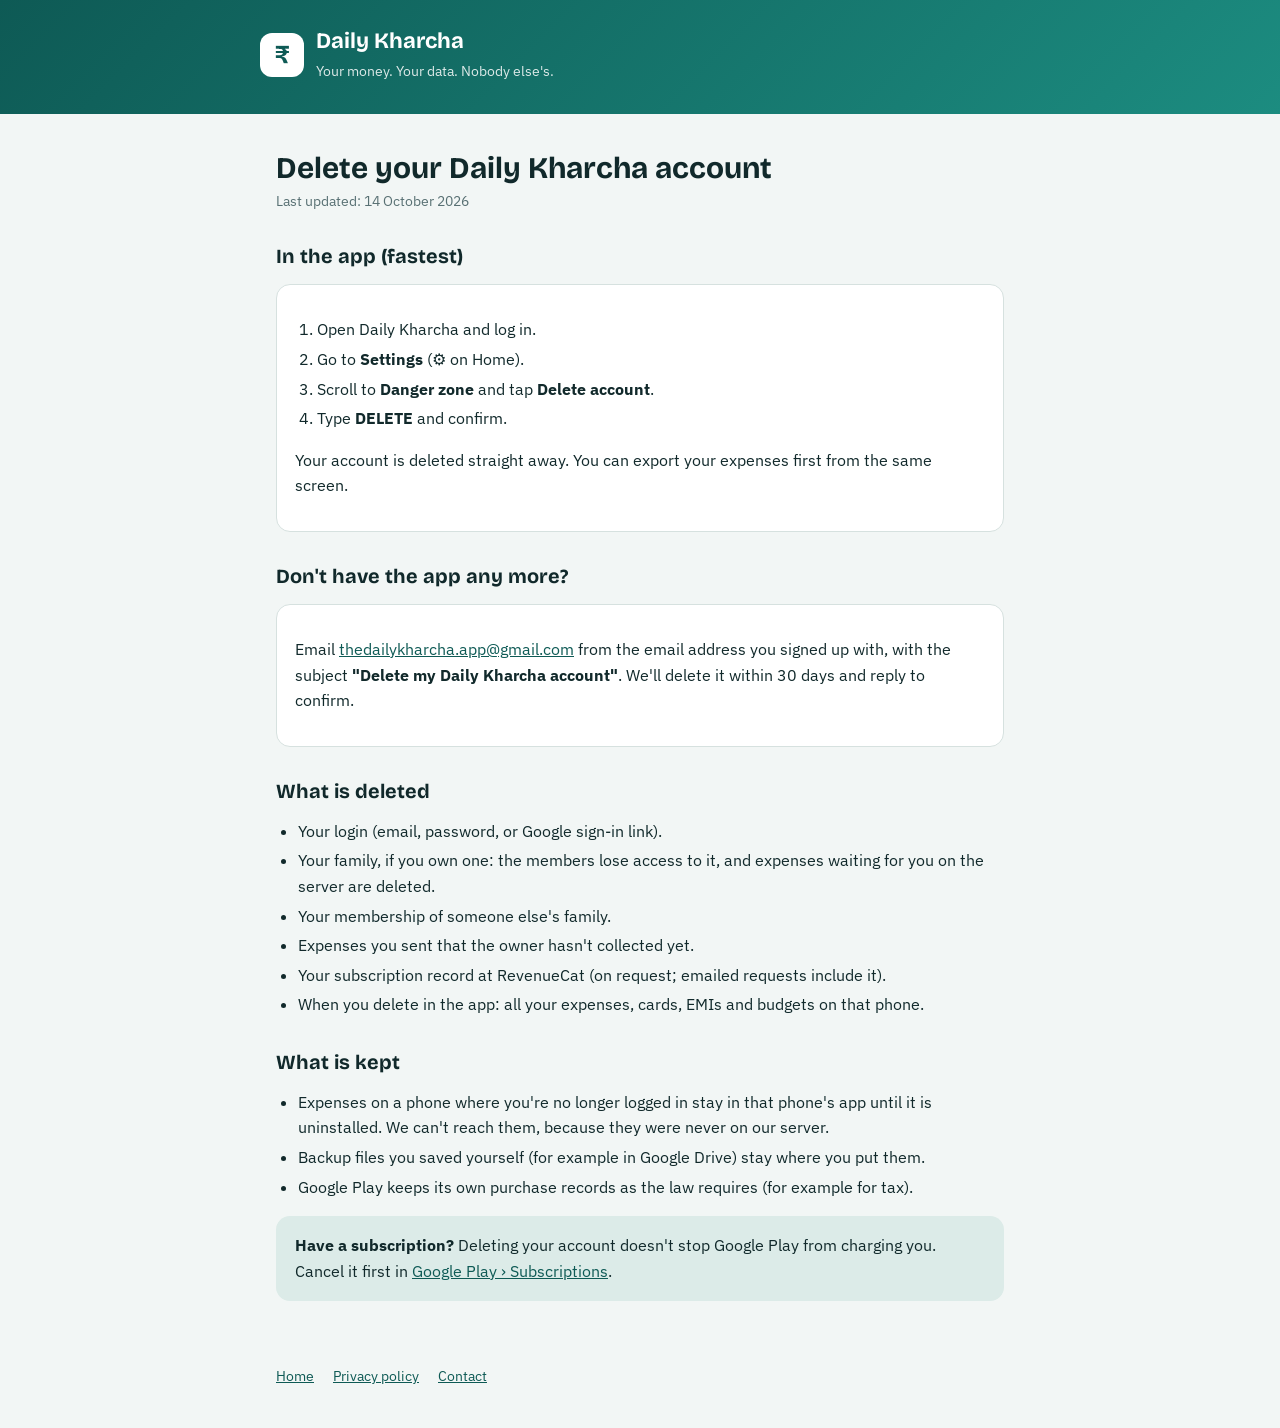
==== delete-account.html @ dda47c45 "Add files via upload" ====
<!doctype html>
<html lang="en">
<head>
  <meta charset="utf-8" />
  <meta name="viewport" content="width=device-width, initial-scale=1" />
  <title>Delete Your Account · Daily Kharcha</title>
  <meta name="description" content="How to delete your Daily Kharcha account and data." />
  <link rel="preconnect" href="https://fonts.googleapis.com" />
  <link href="https://fonts.googleapis.com/css2?family=Bricolage+Grotesque:wght@700&family=IBM+Plex+Sans:wght@400;600&display=swap" rel="stylesheet" />
  <link rel="stylesheet" href="style.css" />
</head>
<body>
  <header>
    <div class="wrap">
      <div class="logo">₹</div>
      <div>
        <a class="brand" href="./">Daily Kharcha</a>
        <p>Your money. Your data. Nobody else's.</p>
      </div>
    </div>
  </header>

  <main class="wrap">
    <h1>Delete your Daily Kharcha account</h1>
    <p class="updated">Last updated: 14 October 2026</p>

    <h2>In the app (fastest)</h2>
    <div class="card">
      <ol>
        <li>Open Daily Kharcha and log in.</li>
        <li>Go to <strong>Settings</strong> (⚙️ on Home).</li>
        <li>Scroll to <strong>Danger zone</strong> and tap <strong>Delete account</strong>.</li>
        <li>Type <strong>DELETE</strong> and confirm.</li>
      </ol>
      <p>Your account is deleted straight away. You can export your expenses first from the same screen.</p>
    </div>

    <h2>Don't have the app any more?</h2>
    <div class="card">
      <p>
        Email <a href="mailto:thedailykharcha.app@gmail.com?subject=Delete%20my%20Daily%20Kharcha%20account">thedailykharcha.app@gmail.com</a>
        from the email address you signed up with, with the subject <strong>"Delete my Daily Kharcha account"</strong>.
        We'll delete it within 30 days and reply to confirm.
      </p>
    </div>

    <h2>What is deleted</h2>
    <ul>
      <li>Your login (email, password, or Google sign-in link).</li>
      <li>Your family, if you own one: the members lose access to it, and expenses waiting for you on the server are deleted.</li>
      <li>Your membership of someone else's family.</li>
      <li>Expenses you sent that the owner hasn't collected yet.</li>
      <li>Your subscription record at RevenueCat (on request; emailed requests include it).</li>
      <li>When you delete in the app: all your expenses, cards, EMIs and budgets on that phone.</li>
    </ul>

    <h2>What is kept</h2>
    <ul>
      <li>Expenses on a phone where you're no longer logged in stay in that phone's app until it is uninstalled. We can't reach them,
        because they were never on our server.</li>
      <li>Backup files you saved yourself (for example in Google Drive) stay where you put them.</li>
      <li>Google Play keeps its own purchase records as the law requires (for example for tax).</li>
    </ul>

    <div class="card soft">
      <strong>Have a subscription?</strong> Deleting your account doesn't stop Google Play from charging you.
      Cancel it first in <a href="https://play.google.com/store/account/subscriptions">Google Play › Subscriptions</a>.
    </div>
  </main>

  <footer class="wrap">
    <a href="./">Home</a>
    <a href="privacy-policy.html">Privacy policy</a>
    <a href="mailto:thedailykharcha.app@gmail.com">Contact</a>
  </footer>
</body>
</html>
---- style.css ----
/* Daily Kharcha website. Colours from src/constants/theme.ts ("original" and "originalDark"). */
:root {
  --bg: #f2f6f5;
  --surface: #ffffff;
  --ink: #11292b;
  --muted: #587073;
  --line: #d6e1df;
  --accent: #0e5a55;
  --soft: #dcebe8;
  --hero1: #0e5a55;
  --hero2: #1c8c80;
  --hero-ink: #ffffff;
}
@media (prefers-color-scheme: dark) {
  :root {
    --bg: #0c1819;
    --surface: #132425;
    --ink: #e5efed;
    --muted: #93aaa8;
    --line: #243b3c;
    --accent: #46c2b5;
    --soft: #1b3637;
    --hero1: #1b3637;
    --hero2: #23706a;
    --hero-ink: #e5efed;
  }
}

* { box-sizing: border-box; }
html { -webkit-text-size-adjust: 100%; }
body {
  margin: 0;
  background: var(--bg);
  color: var(--ink);
  font-family: "IBM Plex Sans", system-ui, -apple-system, "Segoe UI", sans-serif;
  font-size: 16px;
  line-height: 1.6;
}
h1, h2, .brand { font-family: "Bricolage Grotesque", system-ui, sans-serif; line-height: 1.2; }
a { color: var(--accent); }

header {
  background: linear-gradient(135deg, var(--hero1), var(--hero2));
  color: var(--hero-ink);
  padding: 28px 16px 32px;
}
header .wrap { display: flex; align-items: center; gap: 12px; }
.logo {
  width: 44px; height: 44px; border-radius: 12px; background: #fff; color: #0e5a55;
  display: grid; place-items: center; font: 700 26px "Bricolage Grotesque", sans-serif; flex: none;
}
.brand { font-size: 22px; font-weight: 700; color: var(--hero-ink); text-decoration: none; }
header p { margin: 4px 0 0; opacity: 0.85; font-size: 14px; }

.wrap { max-width: 760px; margin: 0 auto; }
main { padding: 8px 16px 48px; }
h1 { font-size: 30px; margin: 28px 0 4px; }
h2 { font-size: 20px; margin: 32px 0 8px; }
.updated { color: var(--muted); font-size: 14px; margin: 0 0 16px; }

.card {
  background: var(--surface);
  border: 1px solid var(--line);
  border-radius: 14px;
  padding: 16px 18px;
  margin: 16px 0;
}
.card.soft { background: var(--soft); border-color: transparent; }
ul, ol { padding-left: 22px; }
li { margin: 4px 0; }

table { width: 100%; border-collapse: collapse; font-size: 15px; }
th, td { text-align: left; vertical-align: top; padding: 10px 8px; border-bottom: 1px solid var(--line); }
th { color: var(--muted); font-weight: 600; font-size: 13px; text-transform: uppercase; letter-spacing: 0.04em; }
.table-scroll { overflow-x: auto; }

.big-tick { font-size: 56px; line-height: 1; margin: 32px 0 0; }
.button {
  display: inline-block; background: var(--accent); color: var(--bg); text-decoration: none;
  padding: 12px 20px; border-radius: 12px; font-weight: 600; margin-top: 12px;
}

footer { color: var(--muted); font-size: 14px; padding: 0 16px 40px; }
footer a { margin-right: 16px; }
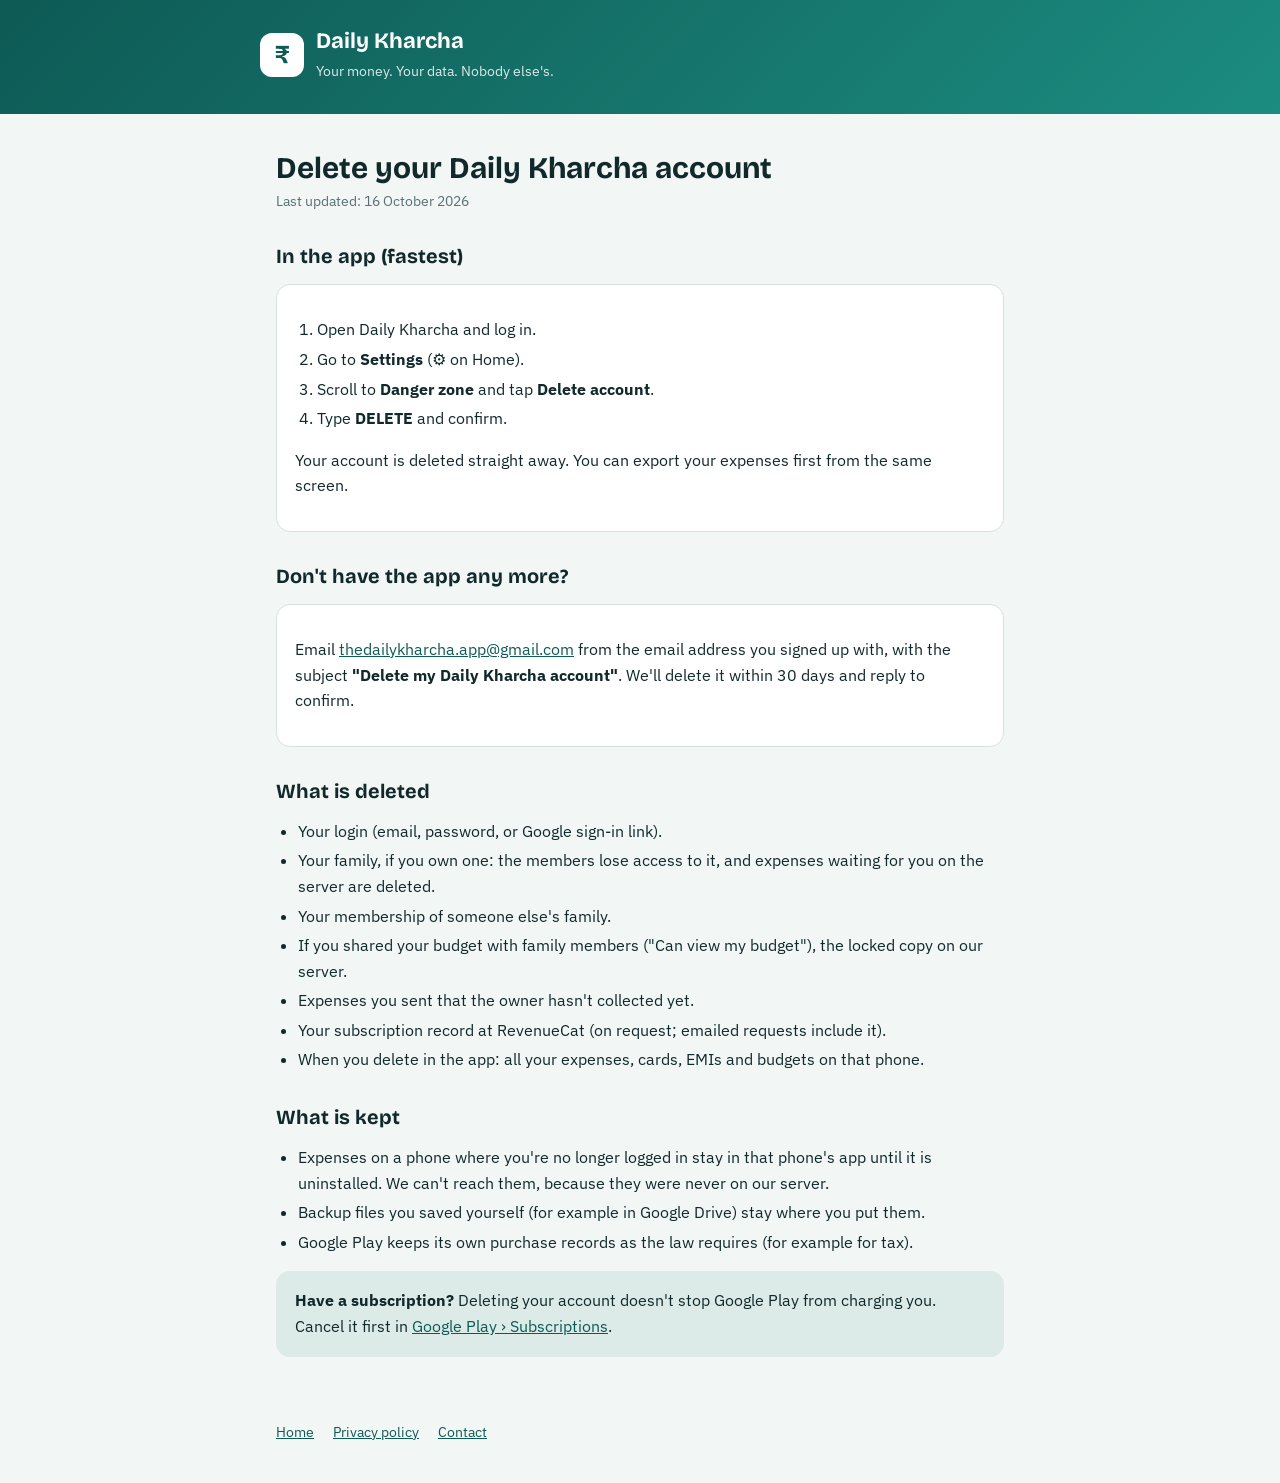
==== commit fb9f83e5: "Add files via upload" ====
--- a/delete-account.html
+++ b/delete-account.html
@@ -1,77 +1,78 @@
-<!doctype html>
-<html lang="en">
-<head>
-  <meta charset="utf-8" />
-  <meta name="viewport" content="width=device-width, initial-scale=1" />
-  <title>Delete Your Account · Daily Kharcha</title>
-  <meta name="description" content="How to delete your Daily Kharcha account and data." />
-  <link rel="preconnect" href="https://fonts.googleapis.com" />
-  <link href="https://fonts.googleapis.com/css2?family=Bricolage+Grotesque:wght@700&family=IBM+Plex+Sans:wght@400;600&display=swap" rel="stylesheet" />
-  <link rel="stylesheet" href="style.css" />
-</head>
-<body>
-  <header>
-    <div class="wrap">
-      <div class="logo">₹</div>
-      <div>
-        <a class="brand" href="./">Daily Kharcha</a>
-        <p>Your money. Your data. Nobody else's.</p>
-      </div>
-    </div>
-  </header>
-
-  <main class="wrap">
-    <h1>Delete your Daily Kharcha account</h1>
-    <p class="updated">Last updated: 14 October 2026</p>
-
-    <h2>In the app (fastest)</h2>
-    <div class="card">
-      <ol>
-        <li>Open Daily Kharcha and log in.</li>
-        <li>Go to <strong>Settings</strong> (⚙️ on Home).</li>
-        <li>Scroll to <strong>Danger zone</strong> and tap <strong>Delete account</strong>.</li>
-        <li>Type <strong>DELETE</strong> and confirm.</li>
-      </ol>
-      <p>Your account is deleted straight away. You can export your expenses first from the same screen.</p>
-    </div>
-
-    <h2>Don't have the app any more?</h2>
-    <div class="card">
-      <p>
-        Email <a href="mailto:thedailykharcha.app@gmail.com?subject=Delete%20my%20Daily%20Kharcha%20account">thedailykharcha.app@gmail.com</a>
-        from the email address you signed up with, with the subject <strong>"Delete my Daily Kharcha account"</strong>.
-        We'll delete it within 30 days and reply to confirm.
-      </p>
-    </div>
-
-    <h2>What is deleted</h2>
-    <ul>
-      <li>Your login (email, password, or Google sign-in link).</li>
-      <li>Your family, if you own one: the members lose access to it, and expenses waiting for you on the server are deleted.</li>
-      <li>Your membership of someone else's family.</li>
-      <li>Expenses you sent that the owner hasn't collected yet.</li>
-      <li>Your subscription record at RevenueCat (on request; emailed requests include it).</li>
-      <li>When you delete in the app: all your expenses, cards, EMIs and budgets on that phone.</li>
-    </ul>
-
-    <h2>What is kept</h2>
-    <ul>
-      <li>Expenses on a phone where you're no longer logged in stay in that phone's app until it is uninstalled. We can't reach them,
-        because they were never on our server.</li>
-      <li>Backup files you saved yourself (for example in Google Drive) stay where you put them.</li>
-      <li>Google Play keeps its own purchase records as the law requires (for example for tax).</li>
-    </ul>
-
-    <div class="card soft">
-      <strong>Have a subscription?</strong> Deleting your account doesn't stop Google Play from charging you.
-      Cancel it first in <a href="https://play.google.com/store/account/subscriptions">Google Play › Subscriptions</a>.
-    </div>
-  </main>
-
-  <footer class="wrap">
-    <a href="./">Home</a>
-    <a href="privacy-policy.html">Privacy policy</a>
-    <a href="mailto:thedailykharcha.app@gmail.com">Contact</a>
-  </footer>
-</body>
-</html>
+<!doctype html>
+<html lang="en">
+<head>
+  <meta charset="utf-8" />
+  <meta name="viewport" content="width=device-width, initial-scale=1" />
+  <title>Delete Your Account · Daily Kharcha</title>
+  <meta name="description" content="How to delete your Daily Kharcha account and data." />
+  <link rel="preconnect" href="https://fonts.googleapis.com" />
+  <link href="https://fonts.googleapis.com/css2?family=Bricolage+Grotesque:wght@700&family=IBM+Plex+Sans:wght@400;600&display=swap" rel="stylesheet" />
+  <link rel="stylesheet" href="style.css" />
+</head>
+<body>
+  <header>
+    <div class="wrap">
+      <div class="logo">₹</div>
+      <div>
+        <a class="brand" href="./">Daily Kharcha</a>
+        <p>Your money. Your data. Nobody else's.</p>
+      </div>
+    </div>
+  </header>
+
+  <main class="wrap">
+    <h1>Delete your Daily Kharcha account</h1>
+    <p class="updated">Last updated: 16 October 2026</p>
+
+    <h2>In the app (fastest)</h2>
+    <div class="card">
+      <ol>
+        <li>Open Daily Kharcha and log in.</li>
+        <li>Go to <strong>Settings</strong> (⚙️ on Home).</li>
+        <li>Scroll to <strong>Danger zone</strong> and tap <strong>Delete account</strong>.</li>
+        <li>Type <strong>DELETE</strong> and confirm.</li>
+      </ol>
+      <p>Your account is deleted straight away. You can export your expenses first from the same screen.</p>
+    </div>
+
+    <h2>Don't have the app any more?</h2>
+    <div class="card">
+      <p>
+        Email <a href="mailto:thedailykharcha.app@gmail.com?subject=Delete%20my%20Daily%20Kharcha%20account">thedailykharcha.app@gmail.com</a>
+        from the email address you signed up with, with the subject <strong>"Delete my Daily Kharcha account"</strong>.
+        We'll delete it within 30 days and reply to confirm.
+      </p>
+    </div>
+
+    <h2>What is deleted</h2>
+    <ul>
+      <li>Your login (email, password, or Google sign-in link).</li>
+      <li>Your family, if you own one: the members lose access to it, and expenses waiting for you on the server are deleted.</li>
+      <li>Your membership of someone else's family.</li>
+      <li>If you shared your budget with family members ("Can view my budget"), the locked copy on our server.</li>
+      <li>Expenses you sent that the owner hasn't collected yet.</li>
+      <li>Your subscription record at RevenueCat (on request; emailed requests include it).</li>
+      <li>When you delete in the app: all your expenses, cards, EMIs and budgets on that phone.</li>
+    </ul>
+
+    <h2>What is kept</h2>
+    <ul>
+      <li>Expenses on a phone where you're no longer logged in stay in that phone's app until it is uninstalled. We can't reach them,
+        because they were never on our server.</li>
+      <li>Backup files you saved yourself (for example in Google Drive) stay where you put them.</li>
+      <li>Google Play keeps its own purchase records as the law requires (for example for tax).</li>
+    </ul>
+
+    <div class="card soft">
+      <strong>Have a subscription?</strong> Deleting your account doesn't stop Google Play from charging you.
+      Cancel it first in <a href="https://play.google.com/store/account/subscriptions">Google Play › Subscriptions</a>.
+    </div>
+  </main>
+
+  <footer class="wrap">
+    <a href="./">Home</a>
+    <a href="privacy-policy.html">Privacy policy</a>
+    <a href="mailto:thedailykharcha.app@gmail.com">Contact</a>
+  </footer>
+</body>
+</html>
